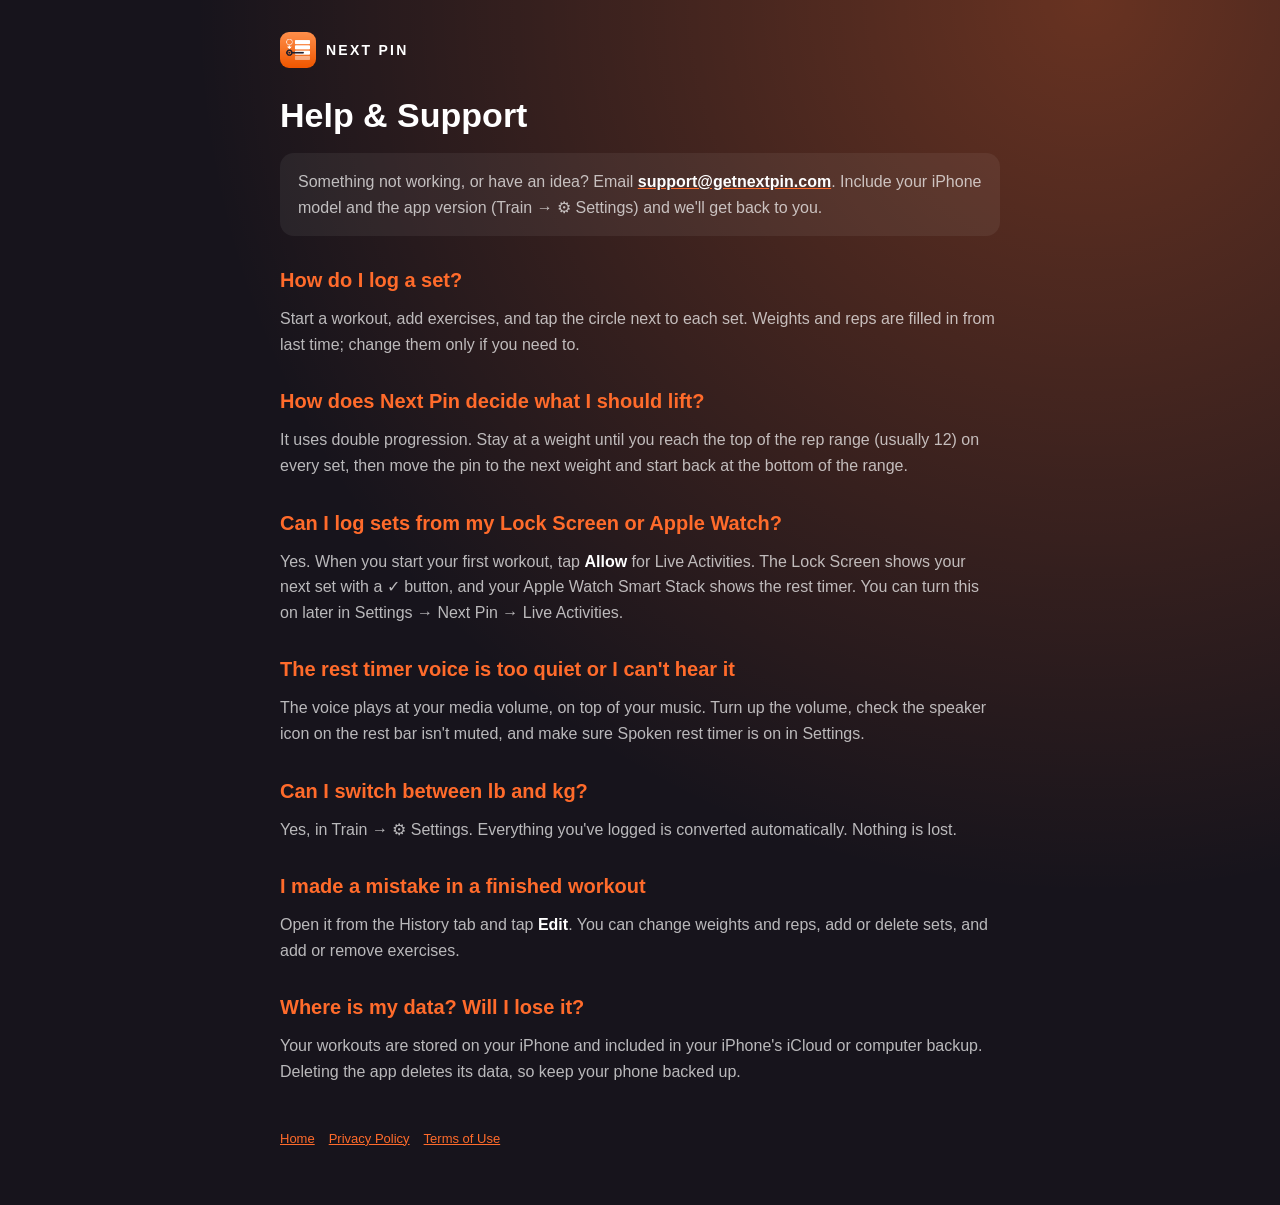
==== support.html @ 161496a3 "Add files via upload" ====
<!doctype html>
<html lang="en">
<head>
  <meta charset="utf-8">
  <meta name="viewport" content="width=device-width, initial-scale=1">
  <title>Support · Next Pin</title>
  <link rel="icon" href="icon.png">
  <link rel="stylesheet" href="legal.css">
</head>
<body>
<main>
  <a class="top" href="/"><img src="icon.png" alt=""><span>NEXT PIN</span></a>
  <h1>Help &amp; Support</h1>

  <div class="card">
    <p>Something not working, or have an idea? Email <a href="mailto:support@getnextpin.com"><strong>support@getnextpin.com</strong></a>. Include your iPhone model and the app version (Train → ⚙︎ Settings) and we'll get back to you.</p>
  </div>

  <h2>How do I log a set?</h2>
  <p>Start a workout, add exercises, and tap the circle next to each set. Weights and reps are filled in from last time; change them only if you need to.</p>

  <h2>How does Next Pin decide what I should lift?</h2>
  <p>It uses double progression. Stay at a weight until you reach the top of the rep range (usually 12) on every set, then move the pin to the next weight and start back at the bottom of the range.</p>

  <h2>Can I log sets from my Lock Screen or Apple Watch?</h2>
  <p>Yes. When you start your first workout, tap <strong>Allow</strong> for Live Activities. The Lock Screen shows your next set with a ✓ button, and your Apple Watch Smart Stack shows the rest timer. You can turn this on later in Settings → Next Pin → Live Activities.</p>

  <h2>The rest timer voice is too quiet or I can't hear it</h2>
  <p>The voice plays at your media volume, on top of your music. Turn up the volume, check the speaker icon on the rest bar isn't muted, and make sure Spoken rest timer is on in Settings.</p>

  <h2>Can I switch between lb and kg?</h2>
  <p>Yes, in Train → ⚙︎ Settings. Everything you've logged is converted automatically. Nothing is lost.</p>

  <h2>I made a mistake in a finished workout</h2>
  <p>Open it from the History tab and tap <strong>Edit</strong>. You can change weights and reps, add or delete sets, and add or remove exercises.</p>

  <h2>Where is my data? Will I lose it?</h2>
  <p>Your workouts are stored on your iPhone and included in your iPhone's iCloud or computer backup. Deleting the app deletes its data, so keep your phone backed up.</p>

  <footer><a href="/">Home</a><a href="/privacy">Privacy Policy</a><a href="/terms">Terms of Use</a></footer>
</main>
</body>
</html>
---- legal.css ----
:root {
  --orange: #FF6B2B;
  --ink: #17141C;
  --text: #FFFFFF;
  --muted: rgba(255, 255, 255, 0.7);
  --card: rgba(255, 255, 255, 0.06);
}
* { box-sizing: border-box; margin: 0; }
body {
  min-height: 100vh;
  background: radial-gradient(circle at 85% 0%, rgba(255, 107, 43, 0.35), transparent 55%), var(--ink);
  color: var(--text);
  font-family: -apple-system, BlinkMacSystemFont, "Segoe UI", Roboto, sans-serif;
  line-height: 1.6;
  padding: 32px 16px 56px;
}
main { max-width: 720px; margin: 0 auto; }
.top { display: flex; align-items: center; gap: 10px; text-decoration: none; color: var(--text); }
.top img { width: 36px; height: 36px; border-radius: 9px; }
.top span { font-weight: 900; letter-spacing: 0.16em; font-size: 14px; }
h1 { margin-top: 28px; font-size: 34px; line-height: 1.15; }
.updated { color: var(--muted); font-size: 14px; margin-top: 6px; }
h2 { margin-top: 28px; font-size: 20px; color: var(--orange); }
p, li { margin-top: 10px; color: var(--muted); font-size: 16px; }
ul { padding-left: 22px; }
strong { color: var(--text); }
a { color: var(--orange); }
.card { background: var(--card); border-radius: 14px; padding: 16px 18px; margin-top: 18px; }
.card p:first-child { margin-top: 0; }
footer { margin-top: 44px; color: var(--muted); font-size: 13px; }
footer a { margin-right: 14px; }
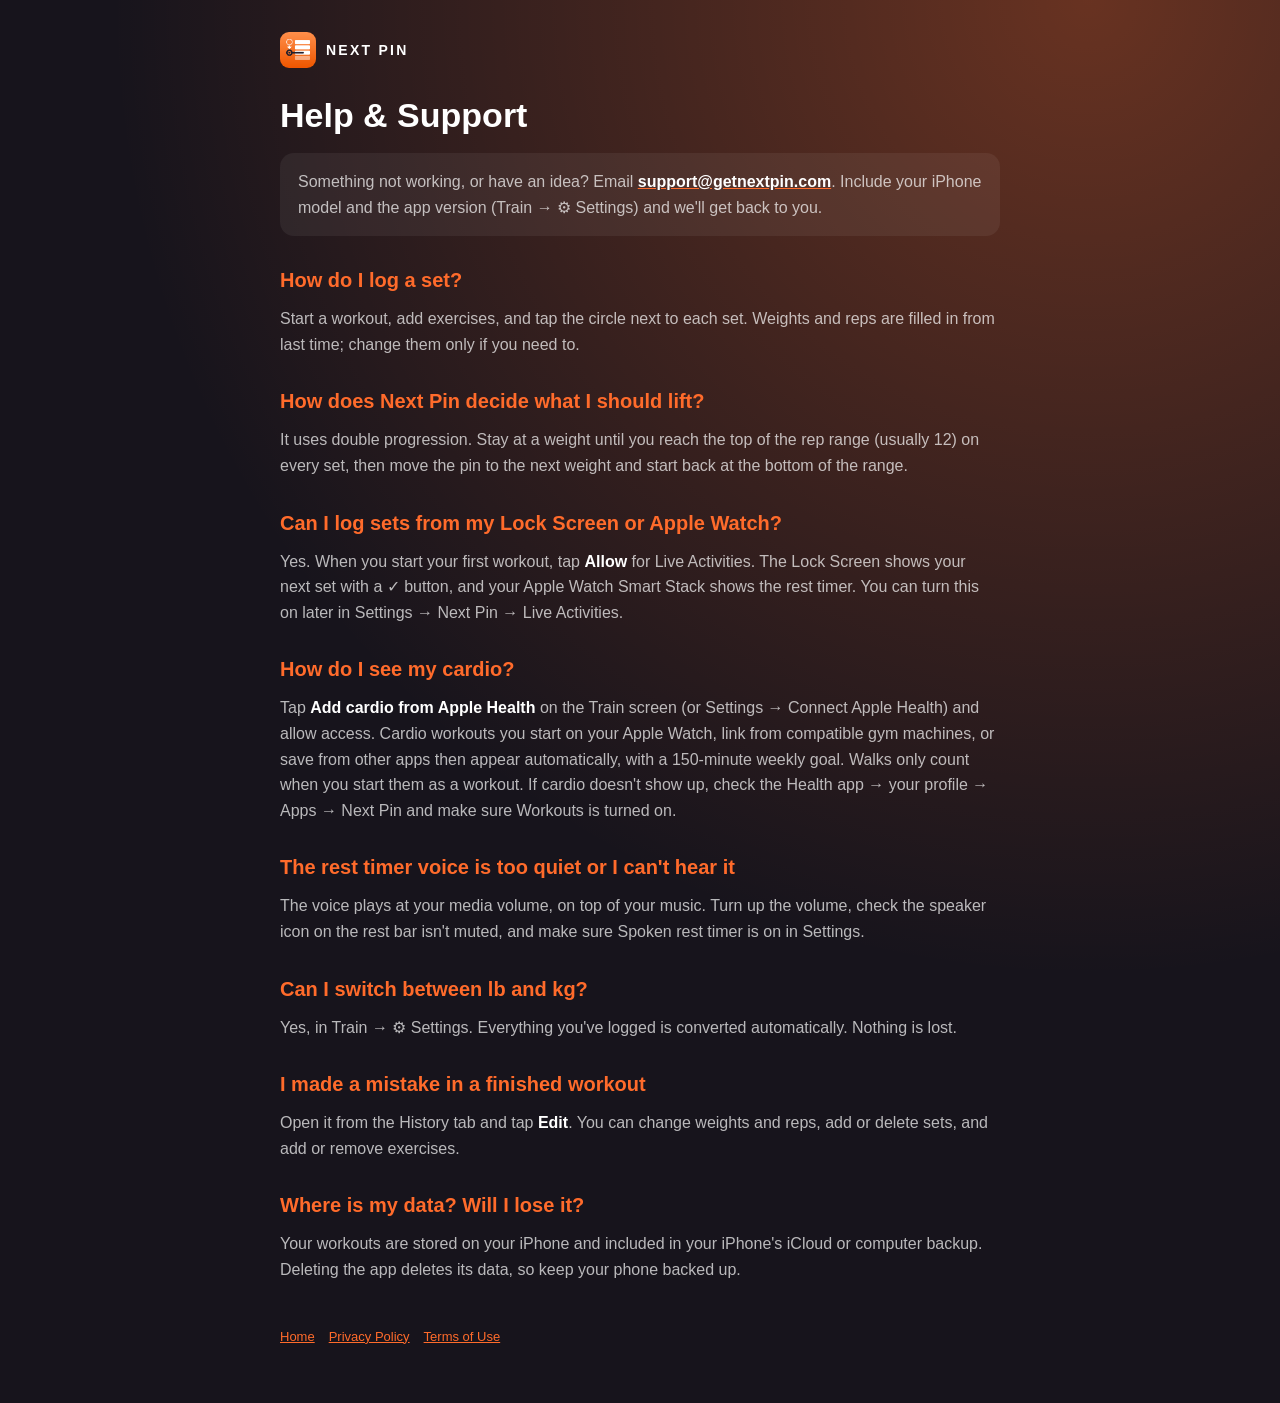
==== commit 0b65acdf: "Add files via upload" ====
--- a/support.html
+++ b/support.html
@@ -25,6 +25,9 @@
   <h2>Can I log sets from my Lock Screen or Apple Watch?</h2>
   <p>Yes. When you start your first workout, tap <strong>Allow</strong> for Live Activities. The Lock Screen shows your next set with a ✓ button, and your Apple Watch Smart Stack shows the rest timer. You can turn this on later in Settings → Next Pin → Live Activities.</p>
 
+  <h2>How do I see my cardio?</h2>
+  <p>Tap <strong>Add cardio from Apple Health</strong> on the Train screen (or Settings → Connect Apple Health) and allow access. Cardio workouts you start on your Apple Watch, link from compatible gym machines, or save from other apps then appear automatically, with a 150-minute weekly goal. Walks only count when you start them as a workout. If cardio doesn't show up, check the Health app → your profile → Apps → Next Pin and make sure Workouts is turned on.</p>
+
   <h2>The rest timer voice is too quiet or I can't hear it</h2>
   <p>The voice plays at your media volume, on top of your music. Turn up the volume, check the speaker icon on the rest bar isn't muted, and make sure Spoken rest timer is on in Settings.</p>
 
